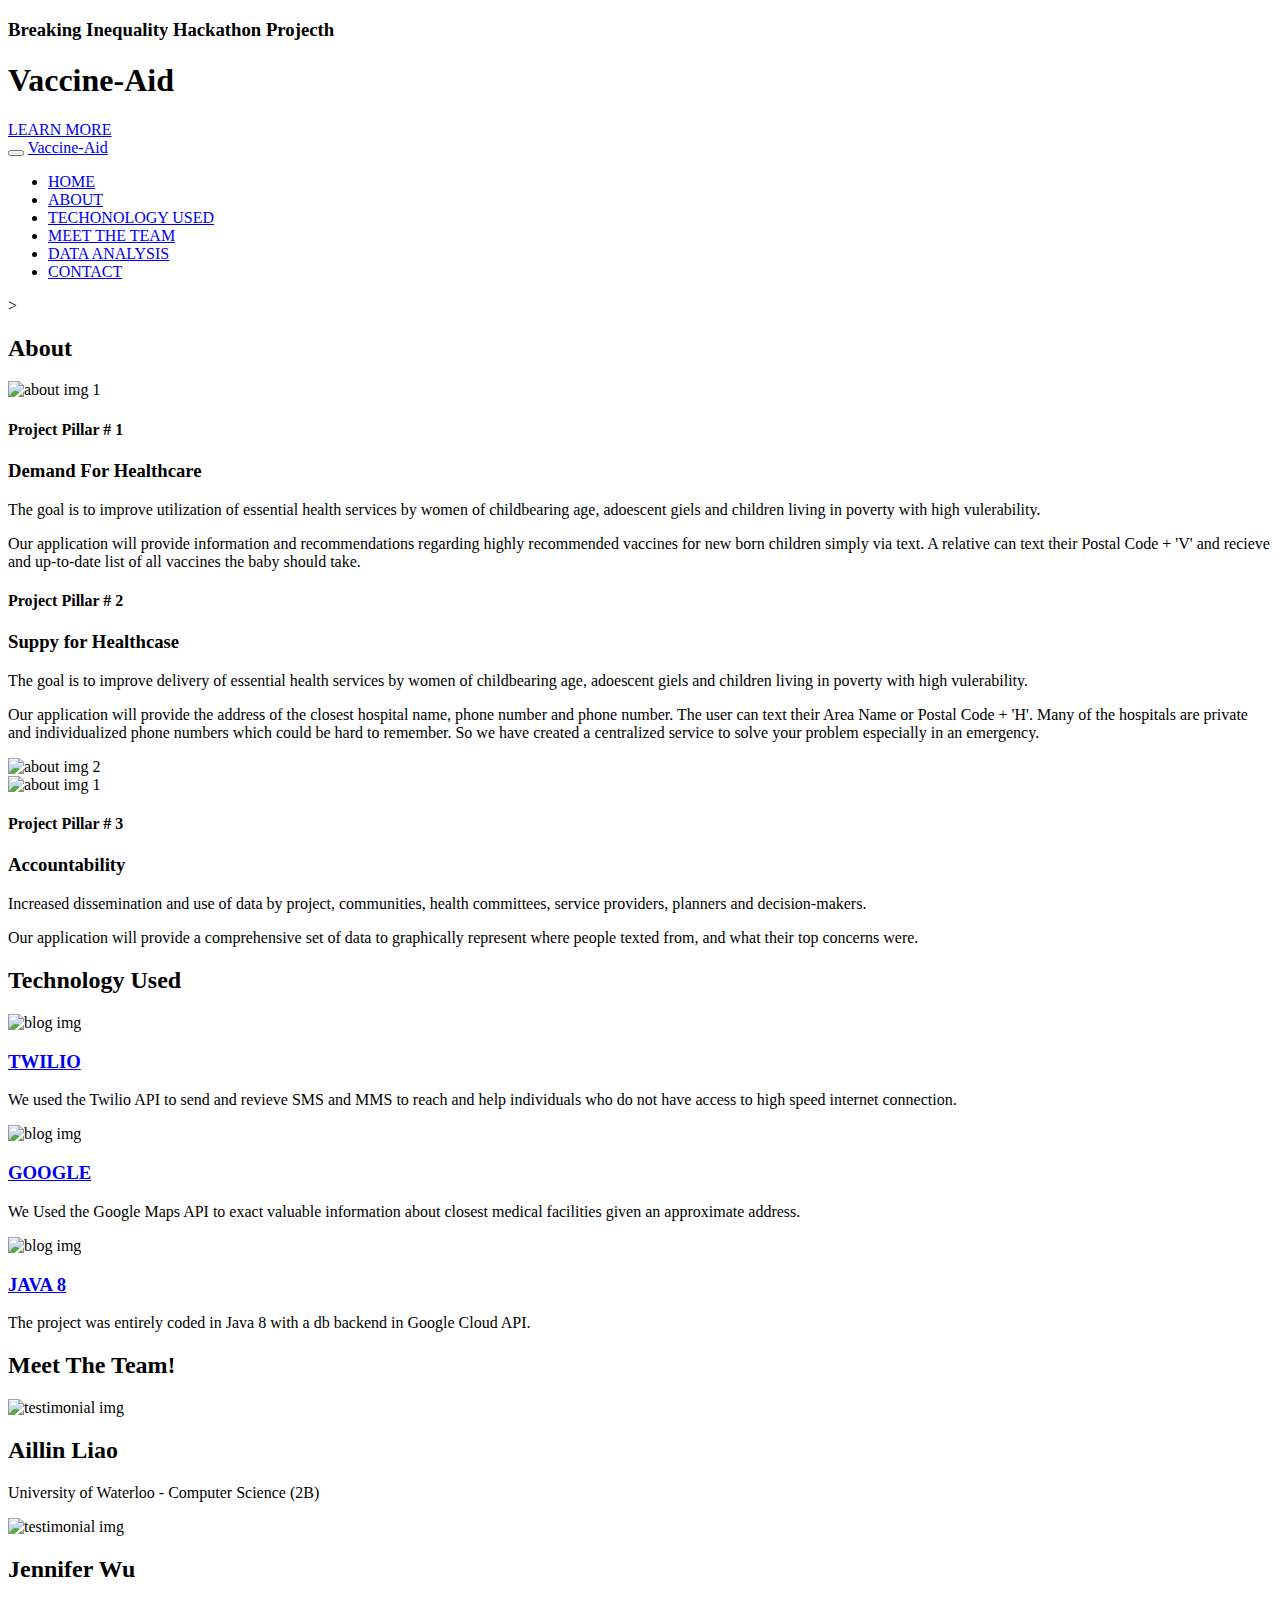
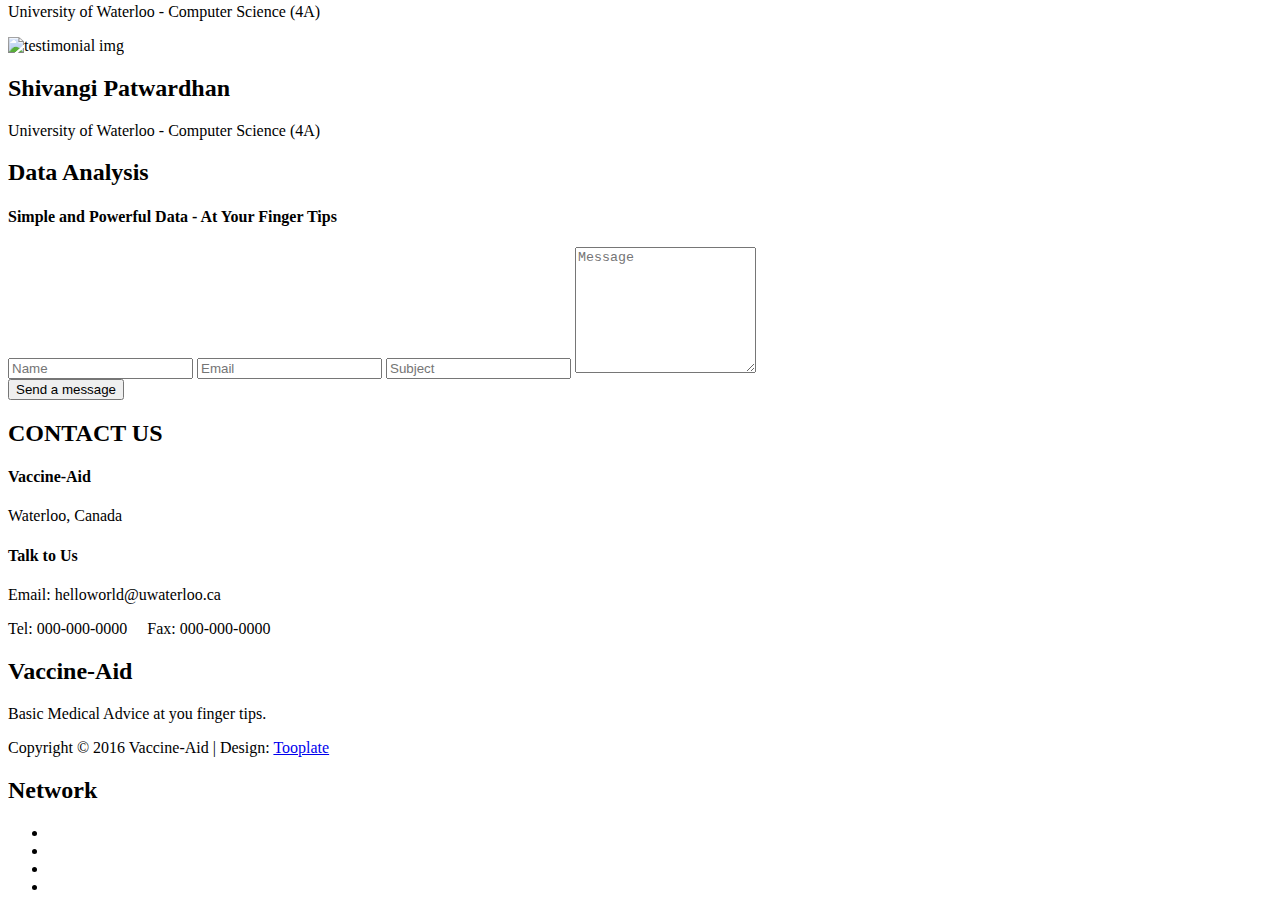
==== index.html @ b3379a20 "Create a index.html for Vaccine-Aid Project" ====
<!DOCTYPE html>
<html lang="en">
<head>

	<meta charset="utf-8">
	<title>Vaccine-Aid: A Hackathon Initiative</title>

	<meta http-equiv="X-UA-Compatible" content="IE=Edge">
	<meta name="viewport" content="width=device-width, initial-scale=1">
	<meta name="keywords" content="">
	<meta name="description" content="">
	<link rel="stylesheet" href="css/bootstrap.min.css">
	<link rel="stylesheet" href="css/animate.min.css">
	<link rel="stylesheet" href="css/font-awesome.min.css">
   	<link rel="stylesheet" href="css/owl.theme.css">
	<link rel="stylesheet" href="css/owl.carousel.css">
	<link rel="stylesheet" href="css/style.css">
	<link href='https://fonts.googleapis.com/css?family=Open+Sans:400,700' rel='stylesheet' type='text/css'>
	
</head>
<body data-spy="scroll" data-target=".navbar-collapse" data-offset="50">


<section id="home" class="parallax-section">
	<div class="container">
		<div class="row">

			<div class="col-md-12 col-sm-12">
				<h3 class="wow fadeInDown" data-wow-delay="0.2s">Breaking Inequality Hackathon Projecth</h3>
				<h1 class="wow fadeInDown">Vaccine-Aid</h1>
				<a href="#about" class="btn btn-default smoothScroll wow fadeInUp" data-wow-delay="0.6s">LEARN MORE</a>
			</div>

		</div>
	</div>		
</section>


<section class="navbar navbar-default navbar-fixed-top sticky-navigation" role="navigation">
	<div class="container">

		<div class="navbar-header">
			<button class="navbar-toggle" data-toggle="collapse" data-target=".navbar-collapse">
				<span class="icon icon-bar"></span>
				<span class="icon icon-bar"></span>
				<span class="icon icon-bar"></span>
			</button>
			<a href="#" class="navbar-brand">Vaccine-Aid</a>
		</div>
		<div class="collapse navbar-collapse">
			<ul class="nav navbar-nav navbar-right main-navigation">
				<li><a href="#home" class="smoothScroll">HOME</a></li>
				<li><a href="#about" class="smoothScroll">ABOUT</a></li>
				<li><a href="#technologyused" class="smoothScroll">TECHONOLOGY USED</a></li>
                <li><a href="#meettheteam" class="smoothScroll">MEET THE TEAM</a></li>
				<li><a href="#dataanalysis" class="smoothScroll">DATA ANALYSIS</a></li>
				<li><a href="#contact" class="smoothScroll">CONTACT</a></li>
			</ul>
		</div>

	</div>
	<div>
	</div>>
</section>


<section id="about" class="paralla-section">
	<div class="container">

	<h2>About</h2>

		<div class="row">

			<div class="col-md-6 col-sm-12">
				<img src="images/vaccines.jpg" class="img-responsive" alt="about img 1">
			</div>
            
			<div class="col-md-6 col-sm-12">
				<div class="about-des">
					<h4>Project Pillar # 1</h4>
					<h3>Demand For Healthcare</h3>
					<p>The goal is to improve utilization of essential health services by women of childbearing age, adoescent giels and children living in poverty with high vulerability.</p>
					<p>
					Our application will provide information and recommendations regarding highly recommended vaccines for new born children simply via text. A relative can text their Postal Code + 'V' and recieve and up-to-date list of all vaccines the baby should take.
					</p>
				</div>
			</div>

		</div>

 		<div class="row">
			
			<div class="col-md-6 col-sm-12">
				<div class="about-des">
					<h4>Project Pillar # 2</h4>
					<h3>Suppy for Healthcase</h3>
					<p>The goal is to improve delivery of essential health services by women of childbearing age, adoescent giels and children living in poverty with high vulerability.
					</p>
					<p>
					Our application will provide the address of the closest hospital name, phone number and phone number. The user can text their Area Name or Postal Code + 'H'. Many of the hospitals are private and individualized phone numbers which could be hard to remember. So we have created a centralized service to solve your problem especially in an emergency.  
					</p>
				</div>
			</div>
            
            <div class="col-md-6 col-sm-12">
				<img src="images/healthcare_2.JPG" class="img-responsive" alt="about img 2">
			</div>

		</div>

		<div class="row">
        
			<div class="col-md-6 col-sm-12">
				<img src="images/accountability.png" class="img-responsive" alt="about img 1">
			</div>
            
			<div class="col-md-6 col-sm-12">
				<div class="about-des">
					<h4>Project Pillar # 3</h4>
					<h3>Accountability</h3>
					<p>Increased dissemination and use of data by project, communities, health committees, service providers, planners and decision-makers.
					</p>
					<p>
					Our application will provide a comprehensive set of data to graphically represent where people texted from, and what their top concerns were.
					</p>
				</div>
			</div>

		</div>

	</div>
</section>

<section id="technologyused" class="paralla-section">
	<div class="container">
		<div class="row">

			<h2>Technology Used</h2>
			<div class="blog-masonry masonry-true">

				<div class="post-masonry col-md-4 col-sm-6 wow fadeInUp">
					<div class="blog-wrapper">
						<img src="images/twilio.jpg" class="img-responsive" alt="blog img">
						<h3><a href="#">TWILIO</a></h3>
						<p> We used the Twilio API to send and revieve SMS and MMS to reach and help individuals who 
						do not have access to high speed internet connection.</p>
					</div>
				</div>
				<div class="post-masonry col-md-4 col-sm-6 wow fadeInUp" data-wow-delay="0.2s">
					<div class="blog-wrapper">
						<img src="images/google.jpg" class="img-responsive" alt="blog img">
						<h3><a href="#">GOOGLE</a></h3>
						<p>We Used the Google Maps API to exact valuable information about closest medical facilities given an approximate address.</p>
					</div>
				</div>
				<div class="post-masonry col-md-4 col-sm-6 wow fadeInUp" data-wow-delay="0.4s">
					<div class="blog-wrapper">
						<img src="images/java.jpg" class="img-responsive" alt="blog img">
						<h3><a href="#">JAVA 8</a></h3>
						<p>The project was entirely coded in Java 8 with a db backend in Google Cloud API.</p>
					</div>
				</div>

			</div>

		</div>
	</div>
</section>

<section id="meettheteam" class="parallax-section">
	<div class="container">
		<div class="row">
			<h2>Meet The Team!</h2>

			<div id="owl-testimonial" class="owl-carousel">

				<div class="item">
					<div class="row">
						<div class="col-md-offset-2 col-md-8">
							<img src="images/aillin-l.jpg" class="img-responsive img-circle" alt="testimonial img">
							<h2>Aillin Liao</h2>
							<p>University of Waterloo - Computer Science (2B)</p>
						</div>
					</div>
				</div>
				<div class="item">
					<div class="row">
						<div class="col-md-offset-2 col-md-8">
							<img src="images/jennifer-w.jpg" class="img-responsive img-circle" alt="testimonial img">
							<h2>Jennifer Wu</h2>
							<p>University of Waterloo - Computer Science (4A)</p>
						</div>
					</div>
				</div>
				<div class="item">
					<div class="row">
						<div class="col-md-offset-2 col-md-8">
							<img src="images/shivangi-p.jpg" class="img-responsive img-circle" alt="testimonial img">
							<h2>Shivangi Patwardhan</h2>
							<p>University of Waterloo - Computer Science (4A)</p>
						</div>
					</div>
				</div>
				
			</div>


		</div>
	</div>
</section>

<!-- blog section
================================================== -->
<section id="dataanalysis" class="paralla-section">
	<div class="container">
		<div class="row">
			<h2>Data Analysis</h2>
			<h4>Simple and Powerful Data - At Your Finger Tips</h4>
			<div class="blog-masonry masonry-true">

				
			</div>
		</div>
	</div>
</section>


<section id="contact" class="parallax-section">
	<div class="container">
		<div class="row">

			<div class="col-md-6 col-sm-6 wow fadeInDown" data-wow-delay="0.6s">
				<form action="#" method="post">
					<div class="col-md-12 col-sm-12">
						<input type="text" class="form-control" placeholder="Name" name="name" id="name">
						<input type="email" class="form-control" placeholder="Email" name="email" id="email">
                        <input type="text" class="form-control" placeholder="Subject" name="subject">
                        <textarea name="message" rows="8" class="form-control" id="message" placeholder="Message" message="message"></textarea>
					</div>
					<div class="col-md-6 col-sm-6">
						<input name="submit" type="submit" class="form-control" id="submit" value="Send a message">
					</div>
				</form>
			</div>

			<div class="col-md-6 col-sm-6 wow fadeInUp" data-wow-delay="0.9s">
				<div class="contact-detail">
					<h2>CONTACT US</h2>
						<div>
							<h4>Vaccine-Aid</h4>
							<p>Waterloo, Canada</p>
						</div>
						<div>
							<h4>Talk to Us</h4>
							<p>Email: helloworld@uwaterloo.ca</p>
							<p>Tel: 000-000-0000 &nbsp;&nbsp;&nbsp; Fax: 000-000-0000</p>
						</div>
				</div>
			</div>

		</div>
	</div>
</section>


<footer>
	<div class="container">
		<div class="row">

			<div class="col-md-6 col-sm-6 wow fadeInUp" data-wow-delay="0.3s">
				<h2>Vaccine-Aid</h2>
				<p>Basic Medical Advice at you finger tips.</p>
				<p>Copyright &copy; 2016 Vaccine-Aid
                
                | Design: <a rel="nofollow" href="http://www.tooplate.com" target="_parent">Tooplate</a></p>
			</div>
			<div class="col-md-2 col-sm-2 wow fadeInUp" data-wow-delay="0.9s">
				<h2>Network</h2>
				<ul class="social-icon">
					<li><a href="https://www.facebook.com/PlanCanada/?fref=ts" class="fa fa-facebook wow fadeIn" data-wow-delay="0.3s"></a></li>
					<li><a href="#" class="fa fa-twitter wow fadeIn" data-wow-delay="0.6s"></a></li>
					<li><a href="#" class="fa fa-dribbble wow fadeIn" data-wow-delay="0.9s"></a></li>
					<li><a href="#" class="fa fa-behance wow fadeIn" data-wow-delay="1s"></a></li>
				</ul>
			<div>

		</div>
	</div>

	<div class="col-md-12 col-sm-12">
		<div class="copyright-text wow bounceIn">
			
		</div>
	</div>

</footer>

<!-- Javascript 
================================================== -->
<script src="js/jquery.js"></script>
<script src="js/bootstrap.min.js"></script>
<script src="js/smoothscroll.js"></script>
<script src="js/jquery.nav.js"></script>
<script src="js/jquery.parallax.js"></script>
<script src="js/owl.carousel.min.js"></script>
<script src="js/isotope.min.js"></script>
<script src="js/wow.min.js"></script>
<script src="js/counter.js"></script>
<script src="js/custom.js"></script>

</body>
</html>
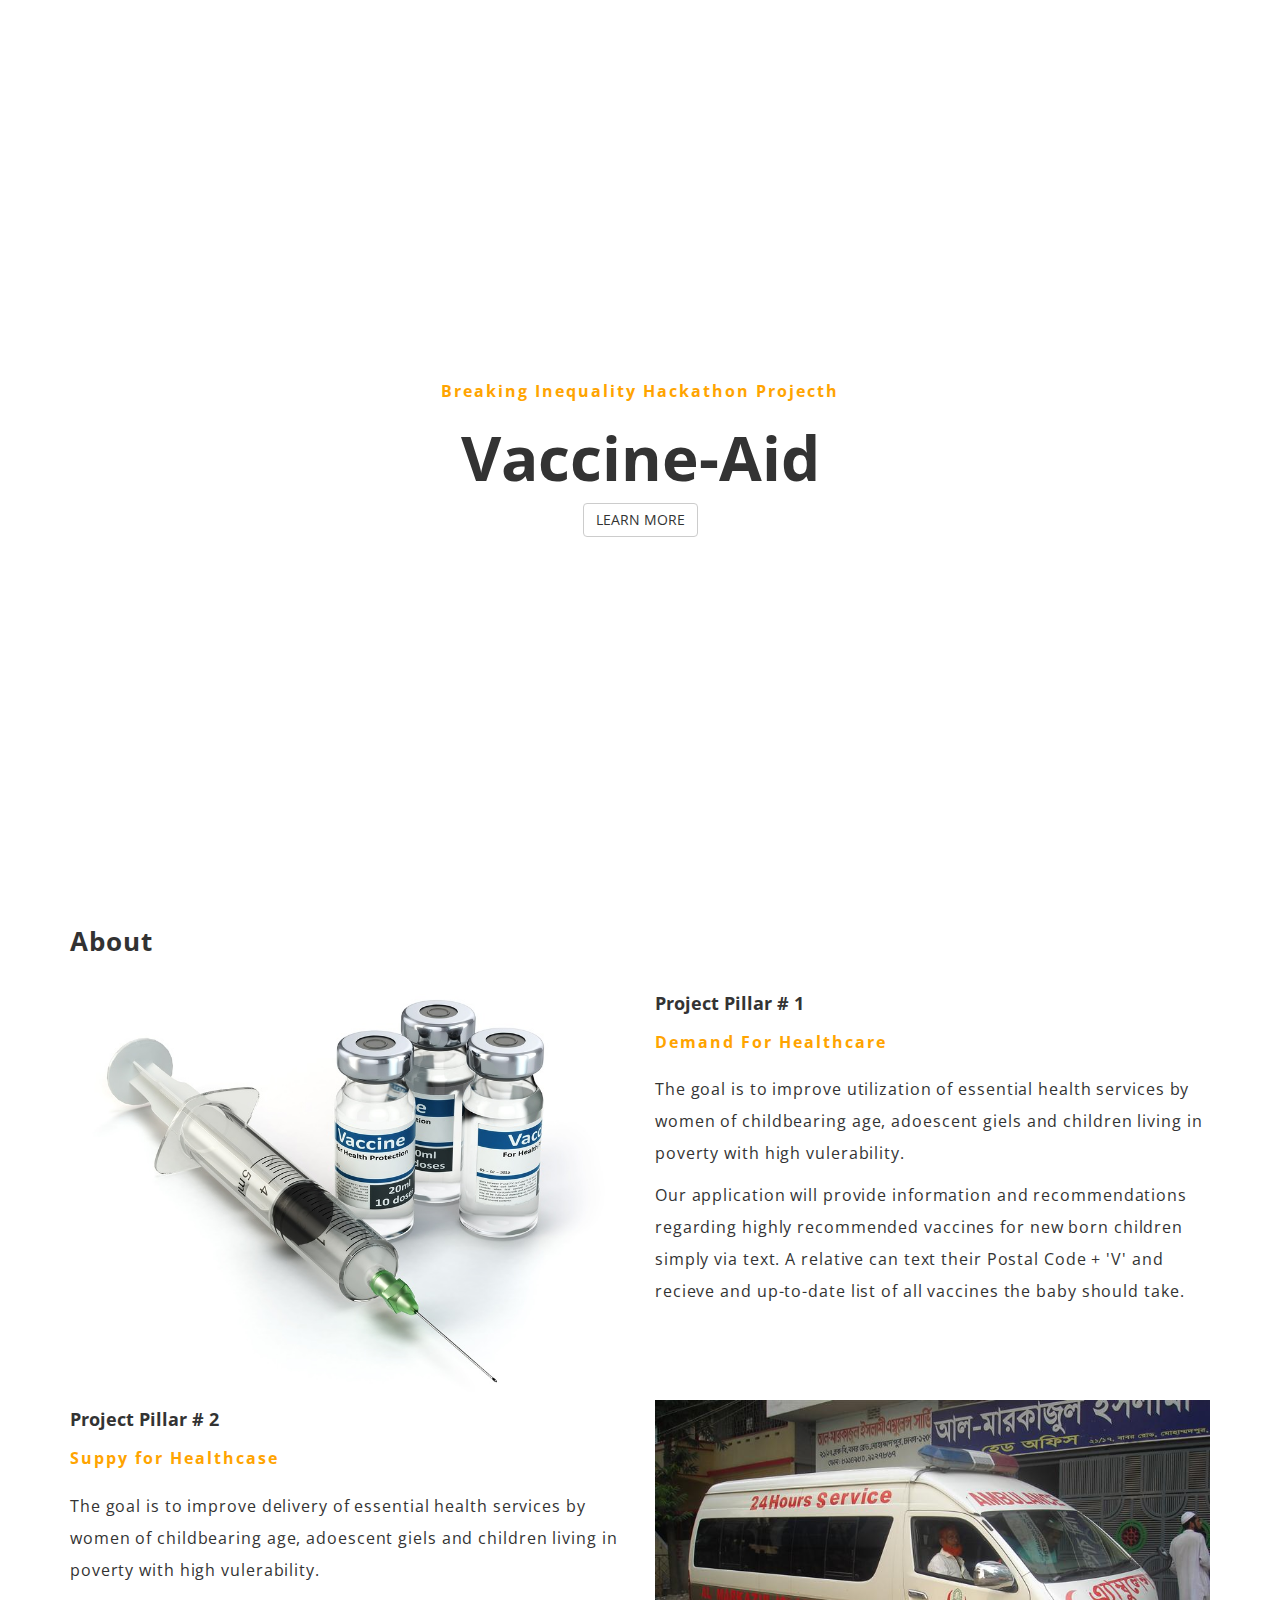
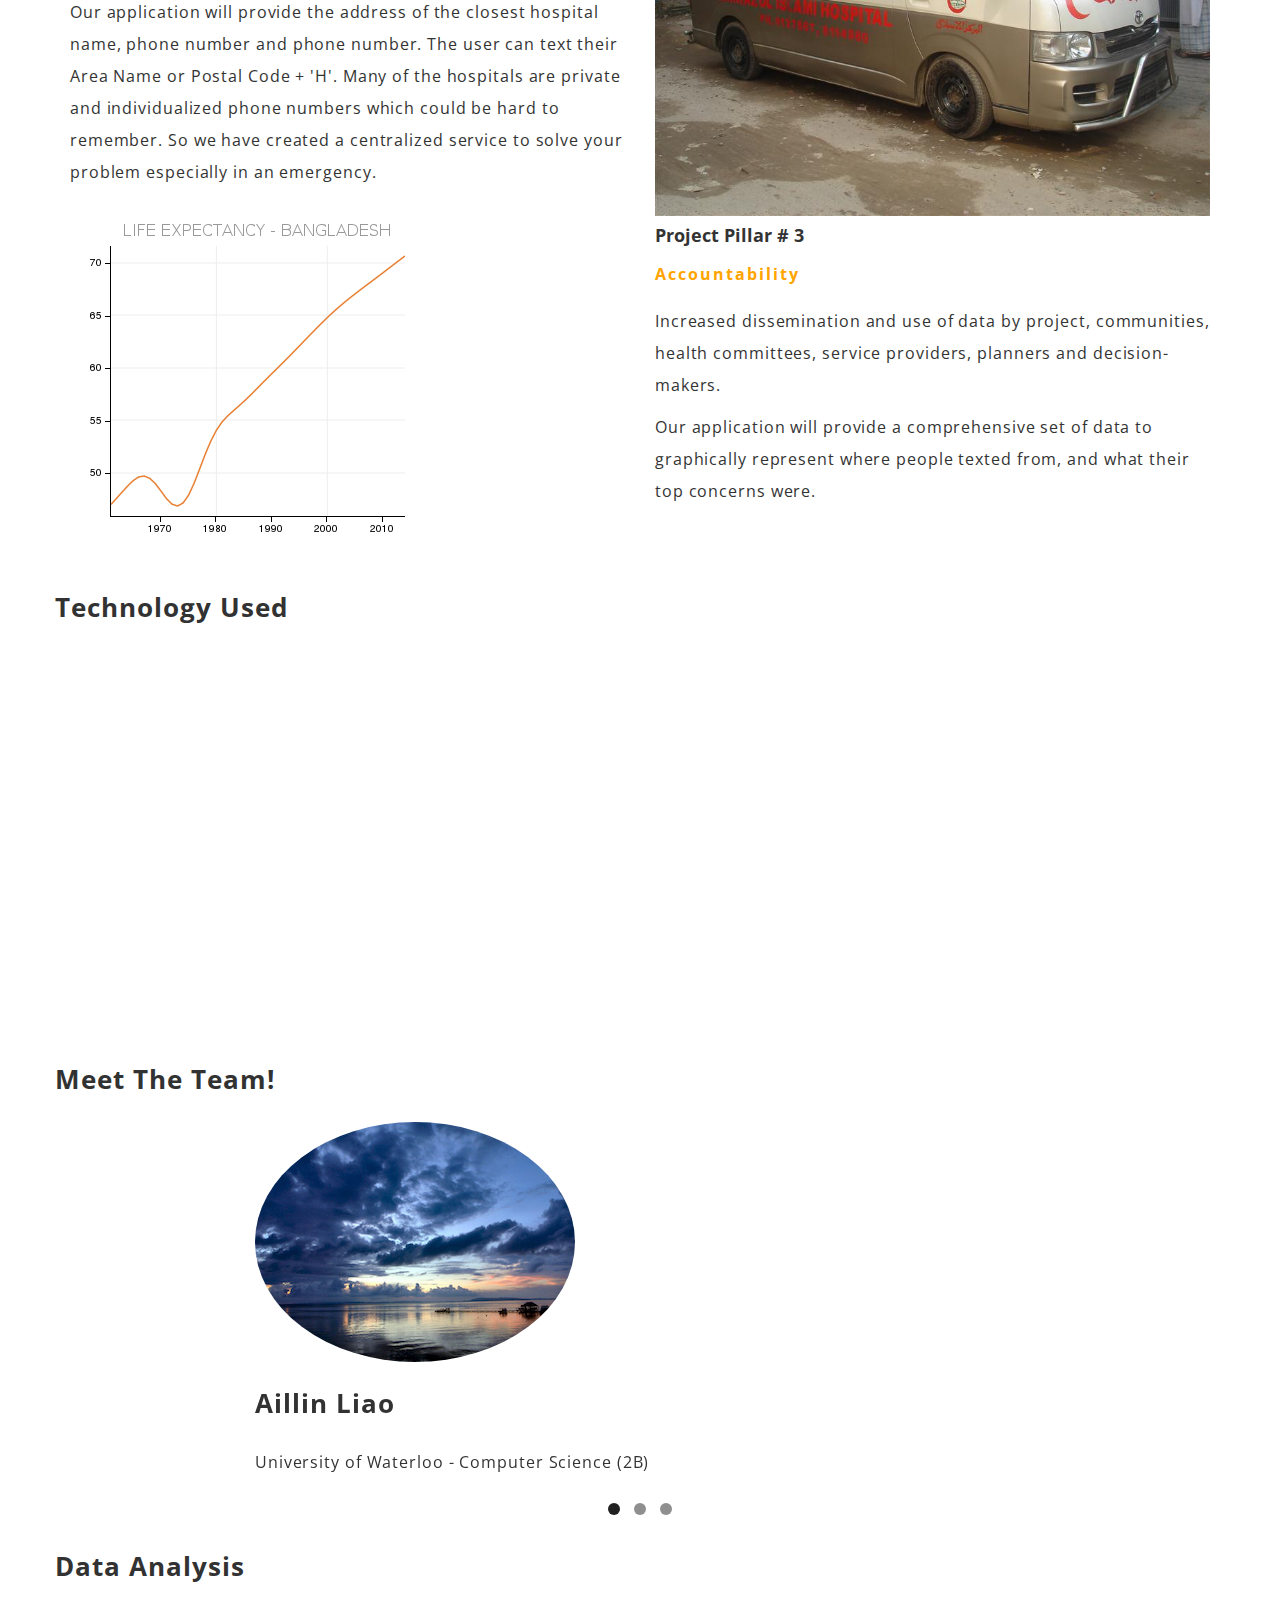
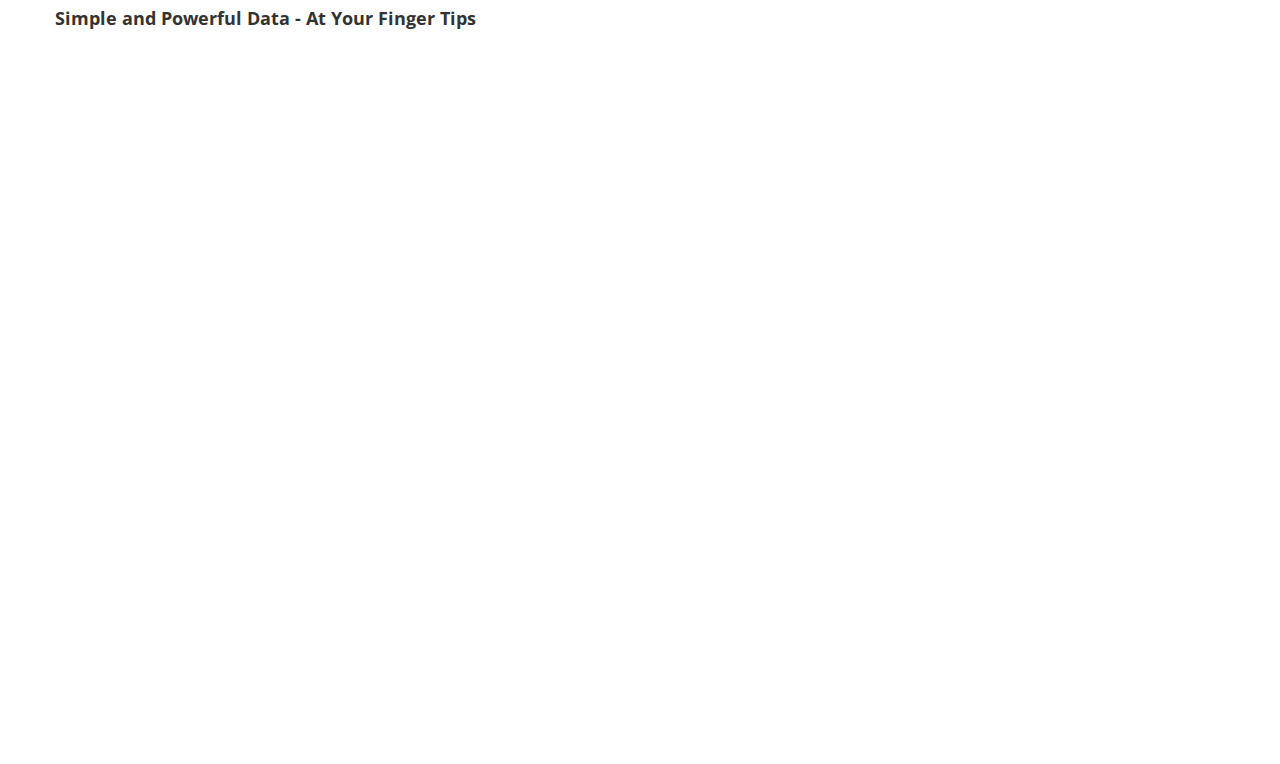
==== commit 2c990294: "changing directory organization of file" ====
--- a/index.html
+++ b/index.html
@@ -1,312 +1,312 @@
-<!DOCTYPE html>
-<html lang="en">
-<head>
-
-	<meta charset="utf-8">
-	<title>Vaccine-Aid: A Hackathon Initiative</title>
-
-	<meta http-equiv="X-UA-Compatible" content="IE=Edge">
-	<meta name="viewport" content="width=device-width, initial-scale=1">
-	<meta name="keywords" content="">
-	<meta name="description" content="">
-	<link rel="stylesheet" href="css/bootstrap.min.css">
-	<link rel="stylesheet" href="css/animate.min.css">
-	<link rel="stylesheet" href="css/font-awesome.min.css">
-   	<link rel="stylesheet" href="css/owl.theme.css">
-	<link rel="stylesheet" href="css/owl.carousel.css">
-	<link rel="stylesheet" href="css/style.css">
-	<link href='https://fonts.googleapis.com/css?family=Open+Sans:400,700' rel='stylesheet' type='text/css'>
-	
-</head>
-<body data-spy="scroll" data-target=".navbar-collapse" data-offset="50">
-
-
-<section id="home" class="parallax-section">
-	<div class="container">
-		<div class="row">
-
-			<div class="col-md-12 col-sm-12">
-				<h3 class="wow fadeInDown" data-wow-delay="0.2s">Breaking Inequality Hackathon Projecth</h3>
-				<h1 class="wow fadeInDown">Vaccine-Aid</h1>
-				<a href="#about" class="btn btn-default smoothScroll wow fadeInUp" data-wow-delay="0.6s">LEARN MORE</a>
-			</div>
-
-		</div>
-	</div>		
-</section>
-
-
-<section class="navbar navbar-default navbar-fixed-top sticky-navigation" role="navigation">
-	<div class="container">
-
-		<div class="navbar-header">
-			<button class="navbar-toggle" data-toggle="collapse" data-target=".navbar-collapse">
-				<span class="icon icon-bar"></span>
-				<span class="icon icon-bar"></span>
-				<span class="icon icon-bar"></span>
-			</button>
-			<a href="#" class="navbar-brand">Vaccine-Aid</a>
-		</div>
-		<div class="collapse navbar-collapse">
-			<ul class="nav navbar-nav navbar-right main-navigation">
-				<li><a href="#home" class="smoothScroll">HOME</a></li>
-				<li><a href="#about" class="smoothScroll">ABOUT</a></li>
-				<li><a href="#technologyused" class="smoothScroll">TECHONOLOGY USED</a></li>
-                <li><a href="#meettheteam" class="smoothScroll">MEET THE TEAM</a></li>
-				<li><a href="#dataanalysis" class="smoothScroll">DATA ANALYSIS</a></li>
-				<li><a href="#contact" class="smoothScroll">CONTACT</a></li>
-			</ul>
-		</div>
-
-	</div>
-	<div>
-	</div>>
-</section>
-
-
-<section id="about" class="paralla-section">
-	<div class="container">
-
-	<h2>About</h2>
-
-		<div class="row">
-
-			<div class="col-md-6 col-sm-12">
-				<img src="images/vaccines.jpg" class="img-responsive" alt="about img 1">
-			</div>
-            
-			<div class="col-md-6 col-sm-12">
-				<div class="about-des">
-					<h4>Project Pillar # 1</h4>
-					<h3>Demand For Healthcare</h3>
-					<p>The goal is to improve utilization of essential health services by women of childbearing age, adoescent giels and children living in poverty with high vulerability.</p>
-					<p>
-					Our application will provide information and recommendations regarding highly recommended vaccines for new born children simply via text. A relative can text their Postal Code + 'V' and recieve and up-to-date list of all vaccines the baby should take.
-					</p>
-				</div>
-			</div>
-
-		</div>
-
- 		<div class="row">
-			
-			<div class="col-md-6 col-sm-12">
-				<div class="about-des">
-					<h4>Project Pillar # 2</h4>
-					<h3>Suppy for Healthcase</h3>
-					<p>The goal is to improve delivery of essential health services by women of childbearing age, adoescent giels and children living in poverty with high vulerability.
-					</p>
-					<p>
-					Our application will provide the address of the closest hospital name, phone number and phone number. The user can text their Area Name or Postal Code + 'H'. Many of the hospitals are private and individualized phone numbers which could be hard to remember. So we have created a centralized service to solve your problem especially in an emergency.  
-					</p>
-				</div>
-			</div>
-            
-            <div class="col-md-6 col-sm-12">
-				<img src="images/healthcare_2.JPG" class="img-responsive" alt="about img 2">
-			</div>
-
-		</div>
-
-		<div class="row">
-        
-			<div class="col-md-6 col-sm-12">
-				<img src="images/accountability.png" class="img-responsive" alt="about img 1">
-			</div>
-            
-			<div class="col-md-6 col-sm-12">
-				<div class="about-des">
-					<h4>Project Pillar # 3</h4>
-					<h3>Accountability</h3>
-					<p>Increased dissemination and use of data by project, communities, health committees, service providers, planners and decision-makers.
-					</p>
-					<p>
-					Our application will provide a comprehensive set of data to graphically represent where people texted from, and what their top concerns were.
-					</p>
-				</div>
-			</div>
-
-		</div>
-
-	</div>
-</section>
-
-<section id="technologyused" class="paralla-section">
-	<div class="container">
-		<div class="row">
-
-			<h2>Technology Used</h2>
-			<div class="blog-masonry masonry-true">
-
-				<div class="post-masonry col-md-4 col-sm-6 wow fadeInUp">
-					<div class="blog-wrapper">
-						<img src="images/twilio.jpg" class="img-responsive" alt="blog img">
-						<h3><a href="#">TWILIO</a></h3>
-						<p> We used the Twilio API to send and revieve SMS and MMS to reach and help individuals who 
-						do not have access to high speed internet connection.</p>
-					</div>
-				</div>
-				<div class="post-masonry col-md-4 col-sm-6 wow fadeInUp" data-wow-delay="0.2s">
-					<div class="blog-wrapper">
-						<img src="images/google.jpg" class="img-responsive" alt="blog img">
-						<h3><a href="#">GOOGLE</a></h3>
-						<p>We Used the Google Maps API to exact valuable information about closest medical facilities given an approximate address.</p>
-					</div>
-				</div>
-				<div class="post-masonry col-md-4 col-sm-6 wow fadeInUp" data-wow-delay="0.4s">
-					<div class="blog-wrapper">
-						<img src="images/java.jpg" class="img-responsive" alt="blog img">
-						<h3><a href="#">JAVA 8</a></h3>
-						<p>The project was entirely coded in Java 8 with a db backend in Google Cloud API.</p>
-					</div>
-				</div>
-
-			</div>
-
-		</div>
-	</div>
-</section>
-
-<section id="meettheteam" class="parallax-section">
-	<div class="container">
-		<div class="row">
-			<h2>Meet The Team!</h2>
-
-			<div id="owl-testimonial" class="owl-carousel">
-
-				<div class="item">
-					<div class="row">
-						<div class="col-md-offset-2 col-md-8">
-							<img src="images/aillin-l.jpg" class="img-responsive img-circle" alt="testimonial img">
-							<h2>Aillin Liao</h2>
-							<p>University of Waterloo - Computer Science (2B)</p>
-						</div>
-					</div>
-				</div>
-				<div class="item">
-					<div class="row">
-						<div class="col-md-offset-2 col-md-8">
-							<img src="images/jennifer-w.jpg" class="img-responsive img-circle" alt="testimonial img">
-							<h2>Jennifer Wu</h2>
-							<p>University of Waterloo - Computer Science (4A)</p>
-						</div>
-					</div>
-				</div>
-				<div class="item">
-					<div class="row">
-						<div class="col-md-offset-2 col-md-8">
-							<img src="images/shivangi-p.jpg" class="img-responsive img-circle" alt="testimonial img">
-							<h2>Shivangi Patwardhan</h2>
-							<p>University of Waterloo - Computer Science (4A)</p>
-						</div>
-					</div>
-				</div>
-				
-			</div>
-
-
-		</div>
-	</div>
-</section>
-
-<!-- blog section
-================================================== -->
-<section id="dataanalysis" class="paralla-section">
-	<div class="container">
-		<div class="row">
-			<h2>Data Analysis</h2>
-			<h4>Simple and Powerful Data - At Your Finger Tips</h4>
-			<div class="blog-masonry masonry-true">
-
-				
-			</div>
-		</div>
-	</div>
-</section>
-
-
-<section id="contact" class="parallax-section">
-	<div class="container">
-		<div class="row">
-
-			<div class="col-md-6 col-sm-6 wow fadeInDown" data-wow-delay="0.6s">
-				<form action="#" method="post">
-					<div class="col-md-12 col-sm-12">
-						<input type="text" class="form-control" placeholder="Name" name="name" id="name">
-						<input type="email" class="form-control" placeholder="Email" name="email" id="email">
-                        <input type="text" class="form-control" placeholder="Subject" name="subject">
-                        <textarea name="message" rows="8" class="form-control" id="message" placeholder="Message" message="message"></textarea>
-					</div>
-					<div class="col-md-6 col-sm-6">
-						<input name="submit" type="submit" class="form-control" id="submit" value="Send a message">
-					</div>
-				</form>
-			</div>
-
-			<div class="col-md-6 col-sm-6 wow fadeInUp" data-wow-delay="0.9s">
-				<div class="contact-detail">
-					<h2>CONTACT US</h2>
-						<div>
-							<h4>Vaccine-Aid</h4>
-							<p>Waterloo, Canada</p>
-						</div>
-						<div>
-							<h4>Talk to Us</h4>
-							<p>Email: helloworld@uwaterloo.ca</p>
-							<p>Tel: 000-000-0000 &nbsp;&nbsp;&nbsp; Fax: 000-000-0000</p>
-						</div>
-				</div>
-			</div>
-
-		</div>
-	</div>
-</section>
-
-
-<footer>
-	<div class="container">
-		<div class="row">
-
-			<div class="col-md-6 col-sm-6 wow fadeInUp" data-wow-delay="0.3s">
-				<h2>Vaccine-Aid</h2>
-				<p>Basic Medical Advice at you finger tips.</p>
-				<p>Copyright &copy; 2016 Vaccine-Aid
-                
-                | Design: <a rel="nofollow" href="http://www.tooplate.com" target="_parent">Tooplate</a></p>
-			</div>
-			<div class="col-md-2 col-sm-2 wow fadeInUp" data-wow-delay="0.9s">
-				<h2>Network</h2>
-				<ul class="social-icon">
-					<li><a href="https://www.facebook.com/PlanCanada/?fref=ts" class="fa fa-facebook wow fadeIn" data-wow-delay="0.3s"></a></li>
-					<li><a href="#" class="fa fa-twitter wow fadeIn" data-wow-delay="0.6s"></a></li>
-					<li><a href="#" class="fa fa-dribbble wow fadeIn" data-wow-delay="0.9s"></a></li>
-					<li><a href="#" class="fa fa-behance wow fadeIn" data-wow-delay="1s"></a></li>
-				</ul>
-			<div>
-
-		</div>
-	</div>
-
-	<div class="col-md-12 col-sm-12">
-		<div class="copyright-text wow bounceIn">
-			
-		</div>
-	</div>
-
-</footer>
-
-<!-- Javascript 
-================================================== -->
-<script src="js/jquery.js"></script>
-<script src="js/bootstrap.min.js"></script>
-<script src="js/smoothscroll.js"></script>
-<script src="js/jquery.nav.js"></script>
-<script src="js/jquery.parallax.js"></script>
-<script src="js/owl.carousel.min.js"></script>
-<script src="js/isotope.min.js"></script>
-<script src="js/wow.min.js"></script>
-<script src="js/counter.js"></script>
-<script src="js/custom.js"></script>
-
-</body>
-</html>
+<!DOCTYPE html>
+<html lang="en">
+<head>
+
+	<meta charset="utf-8">
+	<title>Vaccine-Aid: A Hackathon Initiative</title>
+
+	<meta http-equiv="X-UA-Compatible" content="IE=Edge">
+	<meta name="viewport" content="width=device-width, initial-scale=1">
+	<meta name="keywords" content="">
+	<meta name="description" content="">
+	<link rel="stylesheet" href="css/bootstrap.min.css">
+	<link rel="stylesheet" href="css/animate.min.css">
+	<link rel="stylesheet" href="css/font-awesome.min.css">
+   	<link rel="stylesheet" href="css/owl.theme.css">
+	<link rel="stylesheet" href="css/owl.carousel.css">
+	<link rel="stylesheet" href="css/style.css">
+	<link href='https://fonts.googleapis.com/css?family=Open+Sans:400,700' rel='stylesheet' type='text/css'>
+	
+</head>
+<body data-spy="scroll" data-target=".navbar-collapse" data-offset="50">
+
+
+<section id="home" class="parallax-section">
+	<div class="container">
+		<div class="row">
+
+			<div class="col-md-12 col-sm-12">
+				<h3 class="wow fadeInDown" data-wow-delay="0.2s">Breaking Inequality Hackathon Projecth</h3>
+				<h1 class="wow fadeInDown">Vaccine-Aid</h1>
+				<a href="#about" class="btn btn-default smoothScroll wow fadeInUp" data-wow-delay="0.6s">LEARN MORE</a>
+			</div>
+
+		</div>
+	</div>		
+</section>
+
+
+<section class="navbar navbar-default navbar-fixed-top sticky-navigation" role="navigation">
+	<div class="container">
+
+		<div class="navbar-header">
+			<button class="navbar-toggle" data-toggle="collapse" data-target=".navbar-collapse">
+				<span class="icon icon-bar"></span>
+				<span class="icon icon-bar"></span>
+				<span class="icon icon-bar"></span>
+			</button>
+			<a href="#" class="navbar-brand">Vaccine-Aid</a>
+		</div>
+		<div class="collapse navbar-collapse">
+			<ul class="nav navbar-nav navbar-right main-navigation">
+				<li><a href="#home" class="smoothScroll">HOME</a></li>
+				<li><a href="#about" class="smoothScroll">ABOUT</a></li>
+				<li><a href="#technologyused" class="smoothScroll">TECHONOLOGY USED</a></li>
+                <li><a href="#meettheteam" class="smoothScroll">MEET THE TEAM</a></li>
+				<li><a href="#dataanalysis" class="smoothScroll">DATA ANALYSIS</a></li>
+				<li><a href="#contact" class="smoothScroll">CONTACT</a></li>
+			</ul>
+		</div>
+
+	</div>
+	<div>
+	</div>>
+</section>
+
+
+<section id="about" class="paralla-section">
+	<div class="container">
+
+	<h2>About</h2>
+
+		<div class="row">
+
+			<div class="col-md-6 col-sm-12">
+				<img src="images/vaccines.jpg" class="img-responsive" alt="about img 1">
+			</div>
+            
+			<div class="col-md-6 col-sm-12">
+				<div class="about-des">
+					<h4>Project Pillar # 1</h4>
+					<h3>Demand For Healthcare</h3>
+					<p>The goal is to improve utilization of essential health services by women of childbearing age, adoescent giels and children living in poverty with high vulerability.</p>
+					<p>
+					Our application will provide information and recommendations regarding highly recommended vaccines for new born children simply via text. A relative can text their Postal Code + 'V' and recieve and up-to-date list of all vaccines the baby should take.
+					</p>
+				</div>
+			</div>
+
+		</div>
+
+ 		<div class="row">
+			
+			<div class="col-md-6 col-sm-12">
+				<div class="about-des">
+					<h4>Project Pillar # 2</h4>
+					<h3>Suppy for Healthcase</h3>
+					<p>The goal is to improve delivery of essential health services by women of childbearing age, adoescent giels and children living in poverty with high vulerability.
+					</p>
+					<p>
+					Our application will provide the address of the closest hospital name, phone number and phone number. The user can text their Area Name or Postal Code + 'H'. Many of the hospitals are private and individualized phone numbers which could be hard to remember. So we have created a centralized service to solve your problem especially in an emergency.  
+					</p>
+				</div>
+			</div>
+            
+            <div class="col-md-6 col-sm-12">
+				<img src="images/healthcare_2.JPG" class="img-responsive" alt="about img 2">
+			</div>
+
+		</div>
+
+		<div class="row">
+        
+			<div class="col-md-6 col-sm-12">
+				<img src="images/accountability.png" class="img-responsive" alt="about img 1">
+			</div>
+            
+			<div class="col-md-6 col-sm-12">
+				<div class="about-des">
+					<h4>Project Pillar # 3</h4>
+					<h3>Accountability</h3>
+					<p>Increased dissemination and use of data by project, communities, health committees, service providers, planners and decision-makers.
+					</p>
+					<p>
+					Our application will provide a comprehensive set of data to graphically represent where people texted from, and what their top concerns were.
+					</p>
+				</div>
+			</div>
+
+		</div>
+
+	</div>
+</section>
+
+<section id="technologyused" class="paralla-section">
+	<div class="container">
+		<div class="row">
+
+			<h2>Technology Used</h2>
+			<div class="blog-masonry masonry-true">
+
+				<div class="post-masonry col-md-4 col-sm-6 wow fadeInUp">
+					<div class="blog-wrapper">
+						<img src="images/twilio.jpg" class="img-responsive" alt="blog img">
+						<h3><a href="#">TWILIO</a></h3>
+						<p> We used the Twilio API to send and revieve SMS and MMS to reach and help individuals who 
+						do not have access to high speed internet connection.</p>
+					</div>
+				</div>
+				<div class="post-masonry col-md-4 col-sm-6 wow fadeInUp" data-wow-delay="0.2s">
+					<div class="blog-wrapper">
+						<img src="images/google.jpg" class="img-responsive" alt="blog img">
+						<h3><a href="#">GOOGLE</a></h3>
+						<p>We Used the Google Maps API to exact valuable information about closest medical facilities given an approximate address.</p>
+					</div>
+				</div>
+				<div class="post-masonry col-md-4 col-sm-6 wow fadeInUp" data-wow-delay="0.4s">
+					<div class="blog-wrapper">
+						<img src="images/java.jpg" class="img-responsive" alt="blog img">
+						<h3><a href="#">JAVA 8</a></h3>
+						<p>The project was entirely coded in Java 8 with a db backend in Google Cloud API.</p>
+					</div>
+				</div>
+
+			</div>
+
+		</div>
+	</div>
+</section>
+
+<section id="meettheteam" class="parallax-section">
+	<div class="container">
+		<div class="row">
+			<h2>Meet The Team!</h2>
+
+			<div id="owl-testimonial" class="owl-carousel">
+
+				<div class="item">
+					<div class="row">
+						<div class="col-md-offset-2 col-md-8">
+							<img src="images/aillin-l.jpg" class="img-responsive img-circle" alt="testimonial img">
+							<h2>Aillin Liao</h2>
+							<p>University of Waterloo - Computer Science (2B)</p>
+						</div>
+					</div>
+				</div>
+				<div class="item">
+					<div class="row">
+						<div class="col-md-offset-2 col-md-8">
+							<img src="images/jennifer-w.jpg" class="img-responsive img-circle" alt="testimonial img">
+							<h2>Jennifer Wu</h2>
+							<p>University of Waterloo - Computer Science (4A)</p>
+						</div>
+					</div>
+				</div>
+				<div class="item">
+					<div class="row">
+						<div class="col-md-offset-2 col-md-8">
+							<img src="images/shivangi-p.jpg" class="img-responsive img-circle" alt="testimonial img">
+							<h2>Shivangi Patwardhan</h2>
+							<p>University of Waterloo - Computer Science (4A)</p>
+						</div>
+					</div>
+				</div>
+				
+			</div>
+
+
+		</div>
+	</div>
+</section>
+
+<!-- blog section
+================================================== -->
+<section id="dataanalysis" class="paralla-section">
+	<div class="container">
+		<div class="row">
+			<h2>Data Analysis</h2>
+			<h4>Simple and Powerful Data - At Your Finger Tips</h4>
+			<div class="blog-masonry masonry-true">
+
+				
+			</div>
+		</div>
+	</div>
+</section>
+
+
+<section id="contact" class="parallax-section">
+	<div class="container">
+		<div class="row">
+
+			<div class="col-md-6 col-sm-6 wow fadeInDown" data-wow-delay="0.6s">
+				<form action="#" method="post">
+					<div class="col-md-12 col-sm-12">
+						<input type="text" class="form-control" placeholder="Name" name="name" id="name">
+						<input type="email" class="form-control" placeholder="Email" name="email" id="email">
+                        <input type="text" class="form-control" placeholder="Subject" name="subject">
+                        <textarea name="message" rows="8" class="form-control" id="message" placeholder="Message" message="message"></textarea>
+					</div>
+					<div class="col-md-6 col-sm-6">
+						<input name="submit" type="submit" class="form-control" id="submit" value="Send a message">
+					</div>
+				</form>
+			</div>
+
+			<div class="col-md-6 col-sm-6 wow fadeInUp" data-wow-delay="0.9s">
+				<div class="contact-detail">
+					<h2>CONTACT US</h2>
+						<div>
+							<h4>Vaccine-Aid</h4>
+							<p>Waterloo, Canada</p>
+						</div>
+						<div>
+							<h4>Talk to Us</h4>
+							<p>Email: helloworld@uwaterloo.ca</p>
+							<p>Tel: 000-000-0000 &nbsp;&nbsp;&nbsp; Fax: 000-000-0000</p>
+						</div>
+				</div>
+			</div>
+
+		</div>
+	</div>
+</section>
+
+
+<footer>
+	<div class="container">
+		<div class="row">
+
+			<div class="col-md-6 col-sm-6 wow fadeInUp" data-wow-delay="0.3s">
+				<h2>Vaccine-Aid</h2>
+				<p>Basic Medical Advice at you finger tips.</p>
+				<p>Copyright &copy; 2016 Vaccine-Aid
+                
+                | Design: <a rel="nofollow" href="http://www.tooplate.com" target="_parent">Tooplate</a></p>
+			</div>
+			<div class="col-md-2 col-sm-2 wow fadeInUp" data-wow-delay="0.9s">
+				<h2>Network</h2>
+				<ul class="social-icon">
+					<li><a href="https://www.facebook.com/PlanCanada/?fref=ts" class="fa fa-facebook wow fadeIn" data-wow-delay="0.3s"></a></li>
+					<li><a href="#" class="fa fa-twitter wow fadeIn" data-wow-delay="0.6s"></a></li>
+					<li><a href="#" class="fa fa-dribbble wow fadeIn" data-wow-delay="0.9s"></a></li>
+					<li><a href="#" class="fa fa-behance wow fadeIn" data-wow-delay="1s"></a></li>
+				</ul>
+			<div>
+
+		</div>
+	</div>
+
+	<div class="col-md-12 col-sm-12">
+		<div class="copyright-text wow bounceIn">
+			
+		</div>
+	</div>
+
+</footer>
+
+<!-- Javascript 
+================================================== -->
+<script src="js/jquery.js"></script>
+<script src="js/bootstrap.min.js"></script>
+<script src="js/smoothscroll.js"></script>
+<script src="js/jquery.nav.js"></script>
+<script src="js/jquery.parallax.js"></script>
+<script src="js/owl.carousel.min.js"></script>
+<script src="js/isotope.min.js"></script>
+<script src="js/wow.min.js"></script>
+<script src="js/counter.js"></script>
+<script src="js/custom.js"></script>
+
+</body>
+</html>--- a/css/style.css
+++ b/css/style.css
@@ -0,0 +1,454 @@
+/*
+
+Template 2077 Modern Town
+
+http://www.tooplate.com/view/2077-modern-town
+
+*/
+
+/* Body 
+------------------------------------- */
+body {
+		background: #ffffff;
+    font-family: 'Open Sans', sans-serif;
+    font-weight: 400;
+    position: relative;
+}
+
+html,body {
+      width: 100%;
+     overflow-x: hidden;
+  }
+
+.post-masonry img {
+    width: 100%;
+    display: block;
+}
+
+/* Typography
+------------------------------------- */
+h1,h2,h3,h4,h5 {
+  font-weight: bold;
+}
+
+h1 {
+  font-size: 62px;
+  line-height: 72px;
+}
+
+h2 {
+  color: #323232;
+  font-size: 26px;
+  line-height: 42px;
+  letter-spacing: 1px;
+  padding-bottom: 12px;
+}
+
+h3 {
+  color: #ffa400;
+  font-size: 16px;
+  letter-spacing: 26px;
+  letter-spacing: 2px;
+}
+
+h5 {
+  color: #ffa400;
+  line-height: 28px;
+  letter-spacing: 2px;
+}
+
+p {
+  font-size: 16px;
+  letter-spacing: 0.9px;
+  line-height: 32px;
+}
+
+
+
+/* All Section styles
+------------------------------------- */
+#testimonial, #blog, #counter, #contact {
+   	padding-top: 120px;
+  	padding-bottom: 120px;
+}
+
+#about h3 {
+  	padding-bottom: 12px;
+}
+
+.parallax-section {
+  	background-attachment: fixed !important;
+  	background-size: cover !important;
+}
+
+
+/* navigation styles
+/* ========================================== */
+.navbar-default {
+    background: #fff;
+    border: none;
+    box-shadow: 0px 2px 8px 0px rgba(50, 50, 50, 0.04);
+    margin: 0 !important;
+  }
+.navbar-default .navbar-brand {
+  font-size: 20px;
+  font-weight: bold;
+  margin: 0;
+  }
+.navbar-default li {
+  margin: 15px 20px;
+}
+.navbar-default .navbar-nav li a {
+    color: #303030;
+    font-size: 12px;
+    font-weight: bold;
+    padding: 0px;
+  }
+.navbar-default .navbar-nav li a:hover {
+    color: #ffa400;
+  }
+.navbar-default .navbar-nav > li > a:hover,
+.navbar-default .navbar-nav > li > a:focus {
+  color: #303030;
+  background-color: transparent;
+}
+.navbar-default .navbar-nav > .active > a,
+.navbar-default .navbar-nav > .active > a:hover,
+.navbar-default .navbar-nav > .active > a:focus {
+  color: #ffa400;
+  background-color: transparent;
+}
+.navbar-default .navbar-toggle {
+     border: none;
+     padding-top: 12px;
+  }
+.navbar-default .navbar-toggle .icon-bar {
+    background: #ffa400;
+    border-color: transparent;
+  }
+.navbar-default .navbar-toggle:hover,
+.navbar-default .navbar-toggle:focus { 
+  background-color: transparent;
+}
+
+
+
+/* home section styles
+/* ========================================== */
+#home {
+  /*background: url('../images/titlepage-planinternational.png') ;*/
+  -webkit-background-size: cover;
+  background-size: cover;
+  background-position: center center;
+  display: -webkit-box;
+  display: -webkit-flex;
+  display: -ms-flexbox;
+  display: flex;
+  -webkit-box-align: center;
+  -webkit-align-items: center;
+      -ms-flex-align: center;
+          align-items: center;
+  height: 100vh;
+  text-align: center;
+shivang
+#home .btn-danger {
+  background: #ffa400 !important;
+  margin-right: 20px;
+}
+
+#home .btn-danger:hover {
+  background: #ffc400 !important;
+}
+
+#home .btn {
+  background: #000000;
+  border-color: transparent;
+  color: #ffffff;
+  font-size: 12px;
+  font-weight: bold;
+  padding: 14px 52px;
+  margin-top: 40px;
+  transition: all 0.4s ease-in-out;
+}
+
+#home .btn:hover {
+  background: #ffa400;
+}
+
+
+/* testimonial section styles
+/* ========================================== */
+#meettheteam .item {
+  text-align: center;
+  display: inline-block;
+  width: 50%;
+  padding-bottom: 50px;
+}
+
+#meettheteam .item img {
+  display: inline-block;
+}
+
+/* about section styles
+/* ========================================== */
+#about .container {
+  	width: 50%;
+  	padding: 0px;
+  	margin: 0px;
+}
+
+#about .col-md-6 {
+	padding: 0;
+}
+
+#about .about-des {
+  	padding: 65px;
+}
+
+#about .about-des h3 {
+	font-size: 26px;
+}
+
+#about .about-des h4 {
+	font-size: 20px;
+}
+
+#about .about-des p {
+	font-size: 16px;
+	line-height: 32px;
+}
+
+
+/* blog section styles
+/* ========================================== */
+#blog h2, #blog h4 {
+  text-align: center;
+}
+
+#blog h2 {
+  padding-bottom: 12px;
+  font-size: 32px;
+}
+
+#blog h4 {
+  padding-bottom: 32px;
+  letter-spacing: 0.9px;
+}
+
+#blog p {
+	padding-top: 10px;
+	font-size: 14px;
+	line-height: 28px;
+}
+
+#blog .blog-wrapper {
+  background: #ffffff;
+  border: 1px solid #f0f0f0;
+  padding: 20px;
+  margin-top: 20px;
+  margin-bottom: 20px;
+}
+
+#blog .blog-wrapper h3 a {
+  color: #000000;
+}
+
+
+/* Counter section styles
+/* ========================================== */
+#counter {
+   background: url('../images/counter-bg.jpg') 50% 0 repeat-y fixed;
+  -webkit-background-size: cover;
+  background-size: cover;
+  background-position: center;
+  text-align: center;
+  padding-top: 160px;
+  padding-bottom: 160px;
+}
+
+#counter .counter-number {
+  color: #ffa400;
+  font-size: 32px;
+}
+
+#counter .counter-text {
+  color: #ffffff;
+  letter-spacing: 2px;
+}
+
+
+/* contact section styles
+/* ========================================== */
+#contact {
+  background: url('../images/contact-bg.jpg') 50% 0 repeat-y fixed;
+  -webkit-background-size: cover;
+  background-size: cover;
+  background-position: center;
+}
+
+#contact .form-control {
+  background: transparent;
+  border-color: #ffffff;
+  color: #ffffff;
+  border-radius: 0px;
+  box-shadow: none;
+  margin-bottom: 22px;
+  transition: all 0.4s ease-in-out;
+  padding: 10px;
+  height: auto;
+}
+
+#contact input[type="submit"] {
+  background: #000000;
+  border:none;
+  border-radius: 4px;
+  font-weight: bold;
+  letter-spacing: 1px;
+  height: 50px;
+  margin-top: 10px;
+}
+
+#contact input[type="submit"]:hover {
+  background: #ffa400;
+}
+
+.form-control::-moz-placeholder {
+  color: #ffffff;
+  opacity: 1;
+}
+.form-control:-ms-input-placeholder {
+  color: #ffffff;
+}
+.form-control::-webkit-input-placeholder {
+  color: #ffffff;
+}
+
+#contact .contact-detail {
+  background: rgba(250,250,250,0.75);
+  padding: 34px 10px 34px 60px;
+}
+
+#contact .contact-detail h2 {
+  padding-bottom: 28px;
+}
+
+#contact .contact-detail div {
+  padding-bottom: 10px;
+}
+
+
+/* footer section styles
+/* ========================================== */
+footer {
+  padding-top: 80px;
+  padding-bottom: 50px;
+}
+
+footer p {
+  padding-right: 40px;
+  padding-bottom: 20px;
+  font-size: 14px;
+}
+
+footer a {
+  color: #606060;
+}
+
+footer a:hover {
+  color: #ffa400;
+  text-decoration: none;
+}
+
+.link-list a {
+  color: #606060;
+  display: block;
+  padding-top: 4px;
+  padding-bottom: 4px;
+}
+
+.social-icon {
+  padding: 0;
+  margin: 0;
+}
+.social-icon li {
+  list-style: none;
+  display: inline-block;
+}
+.social-icon li a {
+  background: #3c3c3c;
+  border-radius: 100%;
+  color: #ffffff;
+  font-size: 18px;
+  line-height: 32px;
+  width: 32px;
+  height: 32px;
+  text-align: center;
+  text-decoration: none;
+  transition: all 0.4s ease-in-out;
+  margin-right: 2px;
+}
+.social-icon li a:hover {
+  background: #ffa400;
+}
+
+
+
+@media (max-width: 1280px) {
+	#about .about-des {
+		padding: 40px;
+	}
+	#about .about-des h3 {
+		font-size: 20px;
+	}
+	
+	#about .about-des h4 {
+		font-size: 16px;
+	}
+	
+	#about .about-des p {
+		font-size: 13px;
+		line-height: 24px;
+	}
+}
+/* mobile responsive section styles
+/* ========================================== */
+@media (max-width: 768px) {
+  h1 {
+    font-size: 53px;
+  }
+  #counter .counter-item {
+    padding-top: 20px;
+    padding-bottom: 20px;
+  }
+  
+}
+
+@media (max-width: 650px) {
+  h1 {
+    font-size: 40px;
+  }
+}
+
+@media (max-width: 450px) {
+  h1 {
+    font-size: 28px;
+    line-height: 38px;
+  }
+  #home h5 {
+    font-size: 11px;
+  }
+  #home .btn {
+    display: inline-block;
+    padding: 14px 32px;
+  }
+}
+
+@media (max-width: 375px) {
+  h1 {
+    font-size: 24px;
+    line-height: 34px;
+  }
+  #home h5 {
+    font-size: 9px;
+  }
+}
